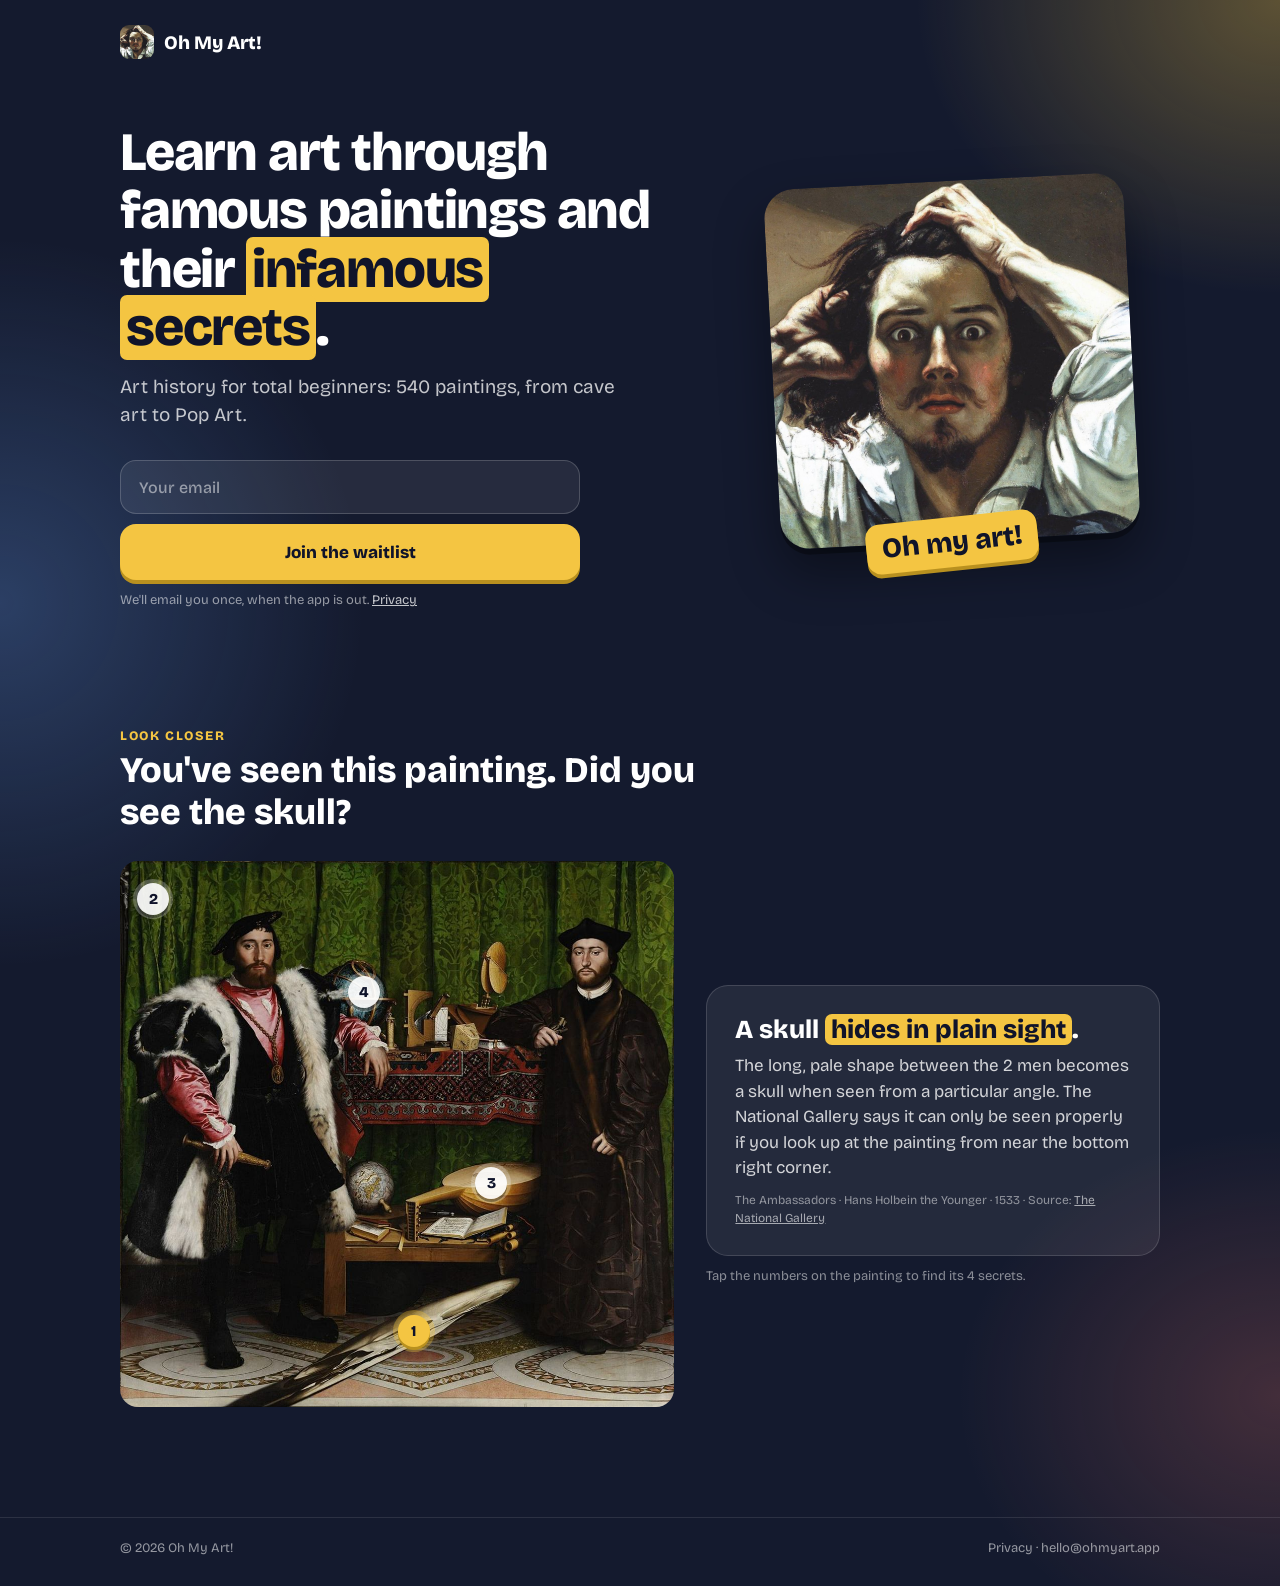
==== index.html @ 4ebe66ff "ohmyart.app: waitlist page, privacy policy" ====
<!doctype html>
<html lang="en">
<head>
<meta charset="utf-8">
<meta name="viewport" content="width=device-width, initial-scale=1">
<title>Oh My Art! · Learn art through famous paintings and their infamous secrets</title>
<meta name="description" content="Art history for total beginners: 540 paintings, from cave art to Pop Art, each with the details nobody told you about. Join the waitlist for the app.">
<link rel="canonical" href="https://ohmyart.app/">
<meta property="og:type" content="website">
<meta property="og:url" content="https://ohmyart.app/">
<meta property="og:title" content="Oh My Art!">
<meta property="og:description" content="Learn art through famous paintings and their infamous secrets.">
<meta property="og:image" content="https://ohmyart.app/img/courbet.jpg">
<meta name="theme-color" content="#141a2e">
<link rel="icon" type="image/png" href="img/favicon.png">
<link rel="apple-touch-icon" href="img/apple-touch-icon.png">
<link rel="stylesheet" href="fonts/fonts.css">
<style>
  :root{--ink:#141a2e;--deep:#0d1120;--sun:#f4c542;--sunDark:#b8901f;--text:#10142a}
  *{box-sizing:border-box;margin:0;padding:0}
  html{background:var(--ink)}
  body{font-family:'Bricolage Grotesque',system-ui,sans-serif;color:#fff;-webkit-font-smoothing:antialiased;min-height:100vh;
    background:radial-gradient(520px 420px at 100% 0%,rgba(244,197,66,.32),transparent 70%),radial-gradient(520px 520px at 0% 38%,rgba(110,168,255,.26),transparent 70%),radial-gradient(460px 380px at 100% 88%,rgba(255,123,107,.2),transparent 70%),var(--ink)}
  a{color:inherit}
  .wrap{max-width:1080px;margin:0 auto;padding:0 20px}
  .hl{background:var(--sun);color:var(--text);padding:0 6px;border-radius:7px;-webkit-box-decoration-break:clone;box-decoration-break:clone}

  nav{height:64px;display:flex;align-items:center}
  .brand{display:flex;align-items:center;gap:10px;font-size:19px;font-weight:800;text-decoration:none}
  .brand img{width:34px;height:34px;border-radius:9px}

  .hero{display:grid;gap:28px;padding:20px 0 70px}
  .art{position:relative;justify-self:center;width:250px;margin-bottom:10px}
  .art img{display:block;width:100%;aspect-ratio:1;border-radius:30px;transform:rotate(-3deg);box-shadow:0 6px 0 rgba(0,0,0,.35),0 24px 50px rgba(0,0,0,.4)}
  .bubble{position:absolute;left:50%;bottom:-22px;transform:translateX(-50%) rotate(-6deg);white-space:nowrap;background:var(--sun);color:var(--text);font-weight:800;font-size:22px;padding:8px 16px;border-radius:14px;box-shadow:0 4px 0 var(--sunDark)}
  h1{font-size:33px;line-height:1.08;font-weight:800;letter-spacing:-.6px}
  .sub{margin-top:16px;font-size:16px;line-height:1.45;color:rgba(255,255,255,.75)}

  .signup{margin-top:24px}
  form{display:flex;flex-direction:column;gap:10px}
  input[type=email]{height:54px;border-radius:16px;background:rgba(255,255,255,.08);border:1px solid rgba(255,255,255,.18);padding:0 18px;font-family:inherit;font-size:16px;font-weight:500;color:#fff;outline:none}
  input[type=email]::placeholder{color:rgba(255,255,255,.5)}
  input[type=email]:focus{border-color:var(--sun);background:rgba(255,255,255,.11)}
  button{height:56px;border:0;border-radius:16px;background:var(--sun);color:var(--text);font-family:inherit;font-size:17px;font-weight:800;cursor:pointer;box-shadow:0 4px 0 var(--sunDark);transition:transform .1s,box-shadow .1s}
  button:active{transform:translateY(3px);box-shadow:0 1px 0 var(--sunDark)}
  button:disabled{opacity:.7;cursor:default}
  .hp{position:absolute;left:-9999px;width:1px;height:1px;opacity:0}
  .note{margin-top:12px;font-size:13px;color:rgba(255,255,255,.55);text-align:center}
  .note a{color:rgba(255,255,255,.75)}
  .done{display:none;padding:18px;border-radius:16px;background:rgba(95,211,160,.14);border:1px solid rgba(95,211,160,.4);font-size:17px;font-weight:700;text-align:center}
  .signup.joined form,.signup.joined .note{display:none}
  .signup.joined .done{display:block}
  .err{margin-top:10px;font-size:14px;color:#ff9b8f;text-align:center}

  .closer{padding:10px 0 80px}
  .kicker{font-size:13px;font-weight:800;letter-spacing:1.6px;text-transform:uppercase;color:var(--sun)}
  h2{font-size:24px;line-height:1.15;font-weight:800;margin:6px 0 16px}
  .closer-grid{display:grid;gap:14px}
  .painting{position:relative;border-radius:18px;overflow:hidden;line-height:0}
  .painting img{width:100%;height:auto}
  .dot{position:absolute;width:32px;height:32px;margin:-16px 0 0 -16px;border-radius:50%;border:0;background:rgba(255,255,255,.92);color:var(--text);font-family:inherit;font-size:15px;font-weight:800;display:grid;place-items:center;box-shadow:0 3px 0 rgba(0,0,0,.35),0 0 0 4px rgba(255,255,255,.25);cursor:pointer;height:32px}
  .dot.on{background:var(--sun);box-shadow:0 3px 0 var(--sunDark),0 0 0 5px rgba(244,197,66,.35)}
  .card{background:rgba(255,255,255,.07);border:1px solid rgba(255,255,255,.14);border-radius:22px;padding:18px}
  .card h3{font-size:20px;line-height:1.2;font-weight:800;margin-bottom:8px}
  .card p{font-size:15px;line-height:1.5;color:rgba(255,255,255,.8)}
  .card .src{margin-top:10px;font-size:12px;color:rgba(255,255,255,.5)}
  .card .src a{color:rgba(255,255,255,.6)}
  .hint{margin-top:12px;font-size:13px;color:rgba(255,255,255,.5)}

  footer{border-top:1px solid rgba(255,255,255,.1)}
  footer .wrap{display:flex;justify-content:space-between;gap:12px;padding-top:22px;padding-bottom:30px;font-size:13px;color:rgba(255,255,255,.55)}
  footer a{text-decoration:none}

  @media (min-width:900px){
    nav{height:84px}
    .hero{grid-template-columns:1.15fr .85fr;align-items:center;gap:60px;padding:40px 0 110px}
    .art{order:2;width:360px}
    .bubble{font-size:28px;bottom:-26px}
    h1{font-size:54px;letter-spacing:-1.2px}
    .sub{font-size:19px;max-width:520px}
    .signup{max-width:460px;margin-top:32px}
    .note{text-align:left}
    .closer{padding-bottom:110px}
    h2{font-size:36px;margin-bottom:28px;max-width:640px}
    .closer-grid{grid-template-columns:1.1fr .9fr;gap:32px;align-items:center}
    .card{padding:28px}
    .card h3{font-size:26px}
    .card p{font-size:17px}
  }
</style>
</head>
<body>
<div class="wrap">
  <nav><a class="brand" href="./"><img src="img/courbet.jpg" alt="">Oh My Art!</a></nav>

  <section class="hero">
    <div class="art">
      <img src="img/courbet.jpg" alt="Gustave Courbet, The Desperate Man, about 1843 to 1845: the painter stares out, eyes wide, hands in his hair.">
      <span class="bubble">Oh my art!</span>
    </div>
    <div>
      <h1>Learn art through famous paintings and their <span class="hl">infamous secrets</span>.</h1>
      <p class="sub">Art history for total beginners: 540 paintings, from cave art to Pop Art.</p>
      <div class="signup">
        <form class="join" data-source="hero" novalidate>
          <input type="email" name="email" placeholder="Your email" autocomplete="email" required aria-label="Your email">
          <input class="hp" type="text" name="website" tabindex="-1" autocomplete="off" aria-hidden="true">
          <button type="submit">Join the waitlist</button>
        </form>
        <p class="done" role="status">You're on the list. We'll email you when the app is out.</p>
        <p class="err" role="alert" hidden>That didn't go through. Try again in a moment.</p>
        <p class="note">We'll email you once, when the app is out. <a href="privacy.html#waitlist">Privacy</a></p>
      </div>
    </div>
  </section>

  <section class="closer">
    <div class="kicker">Look closer</div>
    <h2>You've seen this painting. Did you see the skull?</h2>
    <div class="closer-grid">
      <div class="painting">
        <img src="img/the-ambassadors.jpg" alt="Hans Holbein the Younger, The Ambassadors, 1533: 2 men stand beside shelves of objects, a long pale shape lies on the floor between them." width="1100" height="1084">
        <button class="dot on" data-i="0" style="left:53%;top:86%" aria-label="Secret 1">1</button>
        <button class="dot" data-i="1" style="left:6%;top:7%" aria-label="Secret 2">2</button>
        <button class="dot" data-i="2" style="left:67%;top:59%" aria-label="Secret 3">3</button>
        <button class="dot" data-i="3" style="left:44%;top:24%" aria-label="Secret 4">4</button>
      </div>
      <div>
        <div class="card" aria-live="polite">
          <h3 id="s-title"></h3>
          <p id="s-body"></p>
          <p class="src">The Ambassadors · Hans Holbein the Younger · 1533 · Source: <a href="https://www.nationalgallery.org.uk/paintings/hans-holbein-the-younger-the-ambassadors" target="_blank" rel="noopener">The National Gallery</a></p>
        </div>
        <p class="hint">Tap the numbers on the painting to find its 4 secrets.</p>
      </div>
    </div>
  </section>
</div>

<footer>
  <div class="wrap"><span>© 2026 Oh My Art!</span><span><a href="privacy.html">Privacy</a> · <a href="mailto:hello@ohmyart.app">hello@ohmyart.app</a></span></div>
</footer>

<script>
  // The 4 secrets of The Ambassadors, word for word from the app (app/content/renaissance.json, source: The National Gallery).
  const SECRETS = [
    ['A skull <span class="hl">hides in plain sight</span>.', 'The long, pale shape between the 2 men becomes a skull when seen from a particular angle. The National Gallery says it can only be seen properly if you look up at the painting from near the bottom right corner.'],
    ['A crucifix <span class="hl">peeks out of the curtain</span>.', 'At the very top left, partly hidden behind the green curtain that fills the background, is a small crucifix, a cross bearing the figure of Christ crucified. The National Gallery reads it as a hint of hope of redemption, set against the skull\'s reminder of death.'],
    ['One lute string <span class="hl">is broken</span>.', 'The lower shelf is dominated by a lute, a stringed instrument, and one of its strings has snapped. Nearby, a flute is missing from its case and an arithmetic book lies open.'],
    ['The top shelf <span class="hl">reads the sky</span>.', 'The upper shelf holds a celestial globe, a globe that maps the position of stars and planets. Around it sit instruments used to measure time and altitude.'],
  ];
  const dots = document.querySelectorAll('.dot');
  const show = i => {
    document.getElementById('s-title').innerHTML = SECRETS[i][0];
    document.getElementById('s-body').textContent = SECRETS[i][1];
    dots.forEach(d => d.classList.toggle('on', +d.dataset.i === i));
  };
  dots.forEach(d => d.addEventListener('click', () => show(+d.dataset.i)));
  show(0);

  // The waitlist writes to its own table in the Supabase project Loop (site/supabase/01-waitlist.sql).
  // The publishable key is public by design: the table only accepts new rows and cannot be read.
  const SUPABASE_URL = 'https://ttqoliuvnjctbbrjusdx.supabase.co';
  const SUPABASE_KEY = 'sb_publishable_I9esUKGVDgQ6oioAAyA_hg_u84i3osZ';
  const ref = new URLSearchParams(location.search).get('ref');
  document.querySelectorAll('form.join').forEach(form => form.addEventListener('submit', async e => {
    e.preventDefault();
    const box = form.closest('.signup'), err = box.querySelector('.err'), button = form.querySelector('button');
    err.hidden = true;
    // A field nobody sees. Filled in, it is a robot: act as if it went through, send nothing.
    if (form.website.value) { box.classList.add('joined'); return; }
    const email = form.email.value.trim();
    if (!/^[^@\s]+@[^@\s]+\.[^@\s]+$/.test(email)) { err.textContent = 'That email address doesn\'t look right.'; err.hidden = false; return; }
    button.disabled = true; button.textContent = 'Sending…';
    try {
      const res = await fetch(SUPABASE_URL + '/rest/v1/ohmyart_waitlist', {
        method: 'POST',
        headers: { apikey: SUPABASE_KEY, 'Content-Type': 'application/json', Prefer: 'return=minimal' },
        body: JSON.stringify({ email, source: (form.dataset.source + (ref ? ':' + ref : '')).slice(0, 60) })
      });
      // 409: already on the list. For the person it is the same good news.
      if (!res.ok && res.status !== 409) throw new Error(res.status);
      box.classList.add('joined');
    } catch (_) {
      err.textContent = 'That didn\'t go through. Try again in a moment.';
      err.hidden = false;
    } finally {
      button.disabled = false; button.textContent = 'Join the waitlist';
    }
  }));
</script>
</body>
</html>
---- fonts/fonts.css ----
/* latin */
@font-face {
  font-family: 'Bricolage Grotesque';
  font-style: normal;
  font-weight: 400 800;
  font-stretch: 100%;
  font-display: swap;
  src: url(f1.woff2) format('woff2');
  unicode-range: U+0000-00FF, U+0131, U+0152-0153, U+02BB-02BC, U+02C6, U+02DA, U+02DC, U+0304, U+0308, U+0329, U+2000-206F, U+20AC, U+2122, U+2191, U+2193, U+2212, U+2215, U+FEFF, U+FFFD;
}
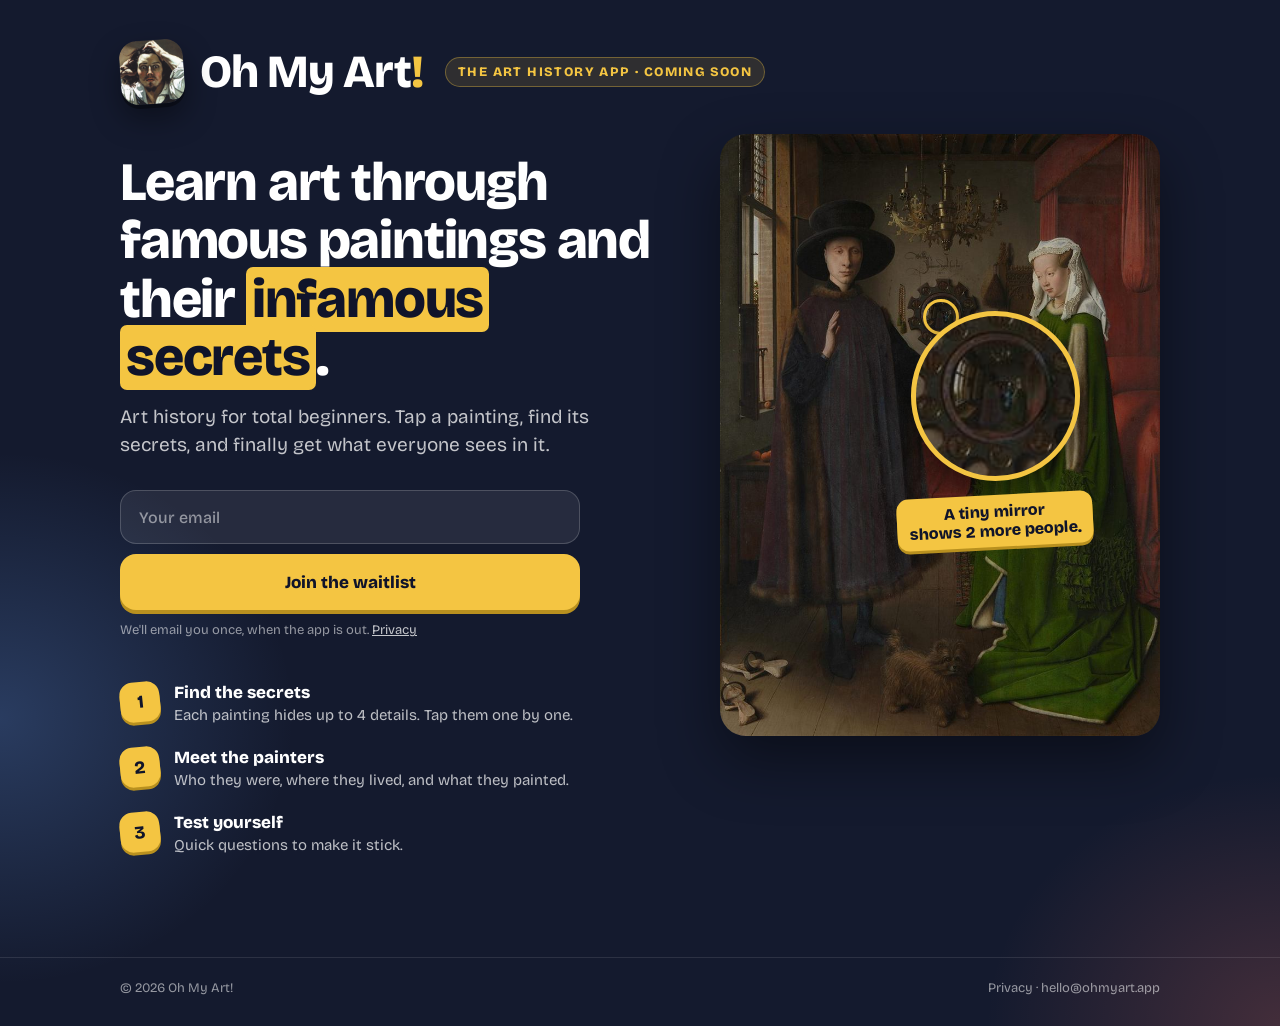
==== commit ffc60102: "Arnolfini in the hero (mockup B), bigger app name at the top Co-Authored-By: Claude Opus 5.5 <norepl" ====
--- a/index.html
+++ b/index.html
@@ -4,35 +4,43 @@
 <meta charset="utf-8">
 <meta name="viewport" content="width=device-width, initial-scale=1">
 <title>Oh My Art! · Learn art through famous paintings and their infamous secrets</title>
-<meta name="description" content="Art history for total beginners: 540 paintings, from cave art to Pop Art, each with the details nobody told you about. Join the waitlist for the app.">
+<meta name="description" content="Art history for total beginners. Tap a painting, find its secrets, and finally get what everyone sees in it. Join the waitlist for the app.">
 <link rel="canonical" href="https://ohmyart.app/">
 <meta property="og:type" content="website">
 <meta property="og:url" content="https://ohmyart.app/">
 <meta property="og:title" content="Oh My Art!">
 <meta property="og:description" content="Learn art through famous paintings and their infamous secrets.">
-<meta property="og:image" content="https://ohmyart.app/img/courbet.jpg">
+<meta property="og:image" content="https://ohmyart.app/img/arnolfini.jpg">
 <meta name="theme-color" content="#141a2e">
 <link rel="icon" type="image/png" href="img/favicon.png">
 <link rel="apple-touch-icon" href="img/apple-touch-icon.png">
 <link rel="stylesheet" href="fonts/fonts.css">
 <style>
-  :root{--ink:#141a2e;--deep:#0d1120;--sun:#f4c542;--sunDark:#b8901f;--text:#10142a}
+  :root{--ink:#141a2e;--sun:#f4c542;--sunDark:#b8901f;--text:#10142a}
   *{box-sizing:border-box;margin:0;padding:0}
   html{background:var(--ink)}
-  body{font-family:'Bricolage Grotesque',system-ui,sans-serif;color:#fff;-webkit-font-smoothing:antialiased;min-height:100vh;
-    background:radial-gradient(520px 420px at 100% 0%,rgba(244,197,66,.32),transparent 70%),radial-gradient(520px 520px at 0% 38%,rgba(110,168,255,.26),transparent 70%),radial-gradient(460px 380px at 100% 88%,rgba(255,123,107,.2),transparent 70%),var(--ink)}
+  body{font-family:'Bricolage Grotesque',system-ui,sans-serif;color:#fff;-webkit-font-smoothing:antialiased;min-height:100vh;overflow-x:hidden;
+    background:radial-gradient(420px 380px at 0% 70%,rgba(110,168,255,.24),transparent 70%),radial-gradient(420px 360px at 100% 100%,rgba(255,123,107,.2),transparent 70%),var(--ink)}
   a{color:inherit}
   .wrap{max-width:1080px;margin:0 auto;padding:0 20px}
   .hl{background:var(--sun);color:var(--text);padding:0 6px;border-radius:7px;-webkit-box-decoration-break:clone;box-decoration-break:clone}
 
-  nav{height:64px;display:flex;align-items:center}
-  .brand{display:flex;align-items:center;gap:10px;font-size:19px;font-weight:800;text-decoration:none}
-  .brand img{width:34px;height:34px;border-radius:9px}
+  /* The painting: The Arnolfini Portrait, with a magnifier on the mirror (detail x .503, y .304 in the app). */
+  .stage{position:relative;container-type:inline-size;width:100%;aspect-ratio:804/1100}
+  .stage .pic{position:absolute;inset:0;background:url(img/arnolfini.jpg) center/cover;-webkit-mask-image:linear-gradient(transparent,#000 10%,#000 55%,transparent);mask-image:linear-gradient(transparent,#000 10%,#000 55%,transparent)}
+  .lens{position:absolute;left:50.3cqw;top:41.6cqw;width:8.2cqw;height:8.2cqw;margin:-4.1cqw 0 0 -4.1cqw;border-radius:50%;border:3px solid var(--sun)}
+  .loupe{position:absolute;left:62.6cqw;top:59.5cqw;width:38.5cqw;height:38.5cqw;margin:-19.25cqw 0 0 -19.25cqw;border-radius:50%;border:5px solid var(--sun);box-shadow:0 10px 30px rgba(0,0,0,.5);
+    background:url(img/arnolfini.jpg) no-repeat;background-size:260cqw auto;background-position:calc(-130.78cqw + 19.25cqw - 5px) calc(-108.13cqw + 19.25cqw - 5px)}
+  .tag{position:absolute;left:62.6cqw;top:82cqw;transform:translateX(-50%) rotate(-3deg);width:max-content;max-width:64cqw;text-align:center;background:var(--sun);color:var(--text);font-weight:800;font-size:17px;line-height:1.2;padding:7px 12px;border-radius:12px;box-shadow:0 3px 0 var(--sunDark)}
 
-  .hero{display:grid;gap:28px;padding:20px 0 70px}
-  .art{position:relative;justify-self:center;width:250px;margin-bottom:10px}
-  .art img{display:block;width:100%;aspect-ratio:1;border-radius:30px;transform:rotate(-3deg);box-shadow:0 6px 0 rgba(0,0,0,.35),0 24px 50px rgba(0,0,0,.4)}
-  .bubble{position:absolute;left:50%;bottom:-22px;transform:translateX(-50%) rotate(-6deg);white-space:nowrap;background:var(--sun);color:var(--text);font-weight:800;font-size:22px;padding:8px 16px;border-radius:14px;box-shadow:0 4px 0 var(--sunDark)}
+  /* The app name, big, above the painting. */
+  .n1{display:flex;flex-direction:column;align-items:center;text-align:center;padding:26px 20px 22px;gap:10px}
+  .n1 img{width:72px;height:72px;border-radius:18px;transform:rotate(-4deg);box-shadow:0 4px 0 rgba(0,0,0,.35),0 14px 30px rgba(0,0,0,.4)}
+  .n1 .word{font-size:46px;line-height:1;font-weight:800;letter-spacing:-1px}
+  .n1 .word i{font-style:normal;color:var(--sun)}
+  .pill{font-size:13px;font-weight:800;letter-spacing:1.4px;text-transform:uppercase;color:var(--sun);background:rgba(244,197,66,.12);border:1px solid rgba(244,197,66,.35);padding:6px 12px;border-radius:99px}
+
+  .intro{position:relative;z-index:2;margin-top:-70px}
   h1{font-size:33px;line-height:1.08;font-weight:800;letter-spacing:-.6px}
   .sub{margin-top:16px;font-size:16px;line-height:1.45;color:rgba(255,255,255,.75)}
 
@@ -52,89 +60,67 @@
   .signup.joined .done{display:block}
   .err{margin-top:10px;font-size:14px;color:#ff9b8f;text-align:center}
 
-  .closer{padding:10px 0 80px}
-  .kicker{font-size:13px;font-weight:800;letter-spacing:1.6px;text-transform:uppercase;color:var(--sun)}
-  h2{font-size:24px;line-height:1.15;font-weight:800;margin:6px 0 16px}
-  .closer-grid{display:grid;gap:14px}
-  .painting{position:relative;border-radius:18px;overflow:hidden;line-height:0}
-  .painting img{width:100%;height:auto}
-  .dot{position:absolute;width:32px;height:32px;margin:-16px 0 0 -16px;border-radius:50%;border:0;background:rgba(255,255,255,.92);color:var(--text);font-family:inherit;font-size:15px;font-weight:800;display:grid;place-items:center;box-shadow:0 3px 0 rgba(0,0,0,.35),0 0 0 4px rgba(255,255,255,.25);cursor:pointer;height:32px}
-  .dot.on{background:var(--sun);box-shadow:0 3px 0 var(--sunDark),0 0 0 5px rgba(244,197,66,.35)}
-  .card{background:rgba(255,255,255,.07);border:1px solid rgba(255,255,255,.14);border-radius:22px;padding:18px}
-  .card h3{font-size:20px;line-height:1.2;font-weight:800;margin-bottom:8px}
-  .card p{font-size:15px;line-height:1.5;color:rgba(255,255,255,.8)}
-  .card .src{margin-top:10px;font-size:12px;color:rgba(255,255,255,.5)}
-  .card .src a{color:rgba(255,255,255,.6)}
-  .hint{margin-top:12px;font-size:13px;color:rgba(255,255,255,.5)}
+  .steps{display:flex;flex-direction:column;gap:20px;margin:44px 0 70px}
+  .step{display:flex;gap:14px;align-items:flex-start}
+  .num{flex:none;width:40px;height:40px;border-radius:13px;background:var(--sun);color:var(--text);font-weight:800;font-size:18px;display:grid;place-items:center;transform:rotate(-6deg);box-shadow:0 3px 0 var(--sunDark)}
+  .step b{display:block;font-size:17px;font-weight:800}
+  .step span{display:block;margin-top:2px;font-size:15px;line-height:1.45;color:rgba(255,255,255,.72)}
 
   footer{border-top:1px solid rgba(255,255,255,.1)}
   footer .wrap{display:flex;justify-content:space-between;gap:12px;padding-top:22px;padding-bottom:30px;font-size:13px;color:rgba(255,255,255,.55)}
   footer a{text-decoration:none}
 
   @media (min-width:900px){
-    nav{height:84px}
-    .hero{grid-template-columns:1.15fr .85fr;align-items:center;gap:60px;padding:40px 0 110px}
-    .art{order:2;width:360px}
-    .bubble{font-size:28px;bottom:-26px}
+    .page{max-width:1080px;margin:0 auto;padding:40px 20px 0;display:grid;grid-template-columns:1fr 440px;gap:20px 60px;align-items:start}
+    .n1{grid-column:1/-1;flex-direction:row;padding:0 0 10px;text-align:left;gap:16px}
+    .n1 img{width:64px;height:64px}
+    .n1 .pill{margin-left:6px}
+    .side{grid-column:2;grid-row:2 / span 2;position:relative}
+    .stage{border-radius:26px;overflow:hidden;box-shadow:0 24px 60px rgba(0,0,0,.45)}
+    .stage .pic{-webkit-mask-image:none;mask-image:none}
+    .intro{grid-column:1;margin-top:0;padding:0}
+    .intro{padding-top:20px}
     h1{font-size:54px;letter-spacing:-1.2px}
     .sub{font-size:19px;max-width:520px}
     .signup{max-width:460px;margin-top:32px}
     .note{text-align:left}
-    .closer{padding-bottom:110px}
-    h2{font-size:36px;margin-bottom:28px;max-width:640px}
-    .closer-grid{grid-template-columns:1.1fr .9fr;gap:32px;align-items:center}
-    .card{padding:28px}
-    .card h3{font-size:26px}
-    .card p{font-size:17px}
+    .steps{grid-column:1;margin:24px 0 100px;padding:0}
+    .tag{font-size:16px}
   }
 </style>
 </head>
 <body>
-<div class="wrap">
-  <nav><a class="brand" href="./"><img src="img/courbet.jpg" alt="">Oh My Art!</a></nav>
+<div class="page">
+  <div class="name n1"><img src="img/apple-touch-icon.png" alt=""><div class="word">Oh My Art<i>!</i></div><div class="pill">The art history app · coming soon</div></div>
 
-  <section class="hero">
-    <div class="art">
-      <img src="img/courbet.jpg" alt="Gustave Courbet, The Desperate Man, about 1843 to 1845: the painter stares out, eyes wide, hands in his hair.">
-      <span class="bubble">Oh my art!</span>
+  <div class="side">
+    <div class="stage" role="img" aria-label="Jan van Eyck, The Arnolfini Portrait, 1434: a man and a woman stand in a room, a round mirror hangs on the wall behind them. A magnifier enlarges the mirror.">
+      <div class="pic"></div>
+      <div class="lens"></div><div class="loupe"></div>
+      <div class="tag">A tiny mirror<br>shows 2 more people.</div>
     </div>
-    <div>
-      <h1>Learn art through famous paintings and their <span class="hl">infamous secrets</span>.</h1>
-      <p class="sub">Art history for total beginners: 540 paintings, from cave art to Pop Art.</p>
-      <div class="signup">
-        <form class="join" data-source="hero" novalidate>
-          <input type="email" name="email" placeholder="Your email" autocomplete="email" required aria-label="Your email">
-          <input class="hp" type="text" name="website" tabindex="-1" autocomplete="off" aria-hidden="true">
-          <button type="submit">Join the waitlist</button>
-        </form>
-        <p class="done" role="status">You're on the list. We'll email you when the app is out.</p>
-        <p class="err" role="alert" hidden>That didn't go through. Try again in a moment.</p>
-        <p class="note">We'll email you once, when the app is out. <a href="privacy.html#waitlist">Privacy</a></p>
-      </div>
+  </div>
+
+  <div class="intro wrap">
+    <h1>Learn art through famous paintings and their <span class="hl">infamous secrets</span>.</h1>
+    <p class="sub">Art history for total beginners. Tap a painting, find its secrets, and finally get what everyone sees in it.</p>
+    <div class="signup">
+      <form class="join" data-source="hero" novalidate>
+        <input type="email" name="email" placeholder="Your email" autocomplete="email" required aria-label="Your email">
+        <input class="hp" type="text" name="website" tabindex="-1" autocomplete="off" aria-hidden="true">
+        <button type="submit">Join the waitlist</button>
+      </form>
+      <p class="done" role="status">You're on the list. We'll email you when the app is out.</p>
+      <p class="err" role="alert" hidden>That didn't go through. Try again in a moment.</p>
+      <p class="note">We'll email you once, when the app is out. <a href="privacy.html#waitlist">Privacy</a></p>
     </div>
-  </section>
+  </div>
 
-  <section class="closer">
-    <div class="kicker">Look closer</div>
-    <h2>You've seen this painting. Did you see the skull?</h2>
-    <div class="closer-grid">
-      <div class="painting">
-        <img src="img/the-ambassadors.jpg" alt="Hans Holbein the Younger, The Ambassadors, 1533: 2 men stand beside shelves of objects, a long pale shape lies on the floor between them." width="1100" height="1084">
-        <button class="dot on" data-i="0" style="left:53%;top:86%" aria-label="Secret 1">1</button>
-        <button class="dot" data-i="1" style="left:6%;top:7%" aria-label="Secret 2">2</button>
-        <button class="dot" data-i="2" style="left:67%;top:59%" aria-label="Secret 3">3</button>
-        <button class="dot" data-i="3" style="left:44%;top:24%" aria-label="Secret 4">4</button>
-      </div>
-      <div>
-        <div class="card" aria-live="polite">
-          <h3 id="s-title"></h3>
-          <p id="s-body"></p>
-          <p class="src">The Ambassadors · Hans Holbein the Younger · 1533 · Source: <a href="https://www.nationalgallery.org.uk/paintings/hans-holbein-the-younger-the-ambassadors" target="_blank" rel="noopener">The National Gallery</a></p>
-        </div>
-        <p class="hint">Tap the numbers on the painting to find its 4 secrets.</p>
-      </div>
-    </div>
-  </section>
+  <div class="steps wrap">
+    <div class="step"><div class="num">1</div><div><b>Find the secrets</b><span>Each painting hides up to 4 details. Tap them one by one.</span></div></div>
+    <div class="step"><div class="num">2</div><div><b>Meet the painters</b><span>Who they were, where they lived, and what they painted.</span></div></div>
+    <div class="step"><div class="num">3</div><div><b>Test yourself</b><span>Quick questions to make it stick.</span></div></div>
+  </div>
 </div>
 
 <footer>
@@ -142,22 +128,6 @@
 </footer>
 
 <script>
-  // The 4 secrets of The Ambassadors, word for word from the app (app/content/renaissance.json, source: The National Gallery).
-  const SECRETS = [
-    ['A skull <span class="hl">hides in plain sight</span>.', 'The long, pale shape between the 2 men becomes a skull when seen from a particular angle. The National Gallery says it can only be seen properly if you look up at the painting from near the bottom right corner.'],
-    ['A crucifix <span class="hl">peeks out of the curtain</span>.', 'At the very top left, partly hidden behind the green curtain that fills the background, is a small crucifix, a cross bearing the figure of Christ crucified. The National Gallery reads it as a hint of hope of redemption, set against the skull\'s reminder of death.'],
-    ['One lute string <span class="hl">is broken</span>.', 'The lower shelf is dominated by a lute, a stringed instrument, and one of its strings has snapped. Nearby, a flute is missing from its case and an arithmetic book lies open.'],
-    ['The top shelf <span class="hl">reads the sky</span>.', 'The upper shelf holds a celestial globe, a globe that maps the position of stars and planets. Around it sit instruments used to measure time and altitude.'],
-  ];
-  const dots = document.querySelectorAll('.dot');
-  const show = i => {
-    document.getElementById('s-title').innerHTML = SECRETS[i][0];
-    document.getElementById('s-body').textContent = SECRETS[i][1];
-    dots.forEach(d => d.classList.toggle('on', +d.dataset.i === i));
-  };
-  dots.forEach(d => d.addEventListener('click', () => show(+d.dataset.i)));
-  show(0);
-
   // The waitlist writes to its own table in the Supabase project Loop (site/supabase/01-waitlist.sql).
   // The publishable key is public by design: the table only accepts new rows and cannot be read.
   const SUPABASE_URL = 'https://ttqoliuvnjctbbrjusdx.supabase.co';
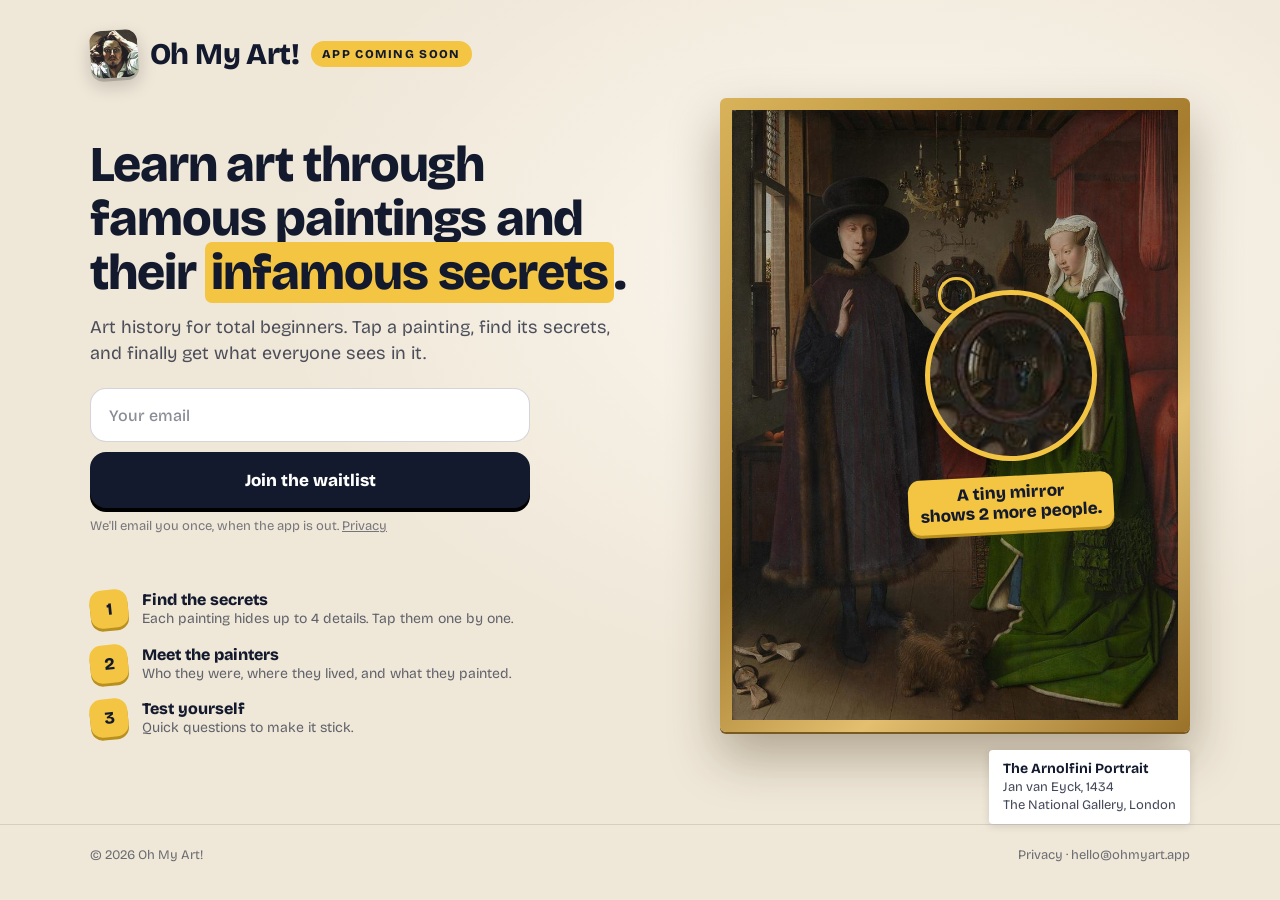
==== commit 2d0f889b: "Light museum wall: Arnolfini in a gold frame with its label (mockup 47a) Co-Authored-By: Claude Opus" ====
--- a/index.html
+++ b/index.html
@@ -11,97 +11,97 @@
 <meta property="og:title" content="Oh My Art!">
 <meta property="og:description" content="Learn art through famous paintings and their infamous secrets.">
 <meta property="og:image" content="https://ohmyart.app/img/arnolfini.jpg">
-<meta name="theme-color" content="#141a2e">
+<meta name="theme-color" content="#efe7d8">
 <link rel="icon" type="image/png" href="img/favicon.png">
 <link rel="apple-touch-icon" href="img/apple-touch-icon.png">
 <link rel="stylesheet" href="fonts/fonts.css">
 <style>
-  :root{--ink:#141a2e;--sun:#f4c542;--sunDark:#b8901f;--text:#10142a}
+  :root{--ink:#141a2e;--wall:#efe7d8;--sun:#f4c542;--sunDark:#b8901f}
   *{box-sizing:border-box;margin:0;padding:0}
-  html{background:var(--ink)}
-  body{font-family:'Bricolage Grotesque',system-ui,sans-serif;color:#fff;-webkit-font-smoothing:antialiased;min-height:100vh;overflow-x:hidden;
-    background:radial-gradient(420px 380px at 0% 70%,rgba(110,168,255,.24),transparent 70%),radial-gradient(420px 360px at 100% 100%,rgba(255,123,107,.2),transparent 70%),var(--ink)}
+  html{background:var(--wall)}
+  body{font-family:'Bricolage Grotesque',system-ui,sans-serif;color:var(--ink);-webkit-font-smoothing:antialiased;min-height:100vh;overflow-x:hidden;
+    background:radial-gradient(900px 600px at 70% 30%,#fbf7ef,transparent 70%) fixed,var(--wall)}
   a{color:inherit}
-  .wrap{max-width:1080px;margin:0 auto;padding:0 20px}
-  .hl{background:var(--sun);color:var(--text);padding:0 6px;border-radius:7px;-webkit-box-decoration-break:clone;box-decoration-break:clone}
+  .hl{background:var(--sun);padding:0 6px;border-radius:7px;-webkit-box-decoration-break:clone;box-decoration-break:clone}
 
-  /* The painting: The Arnolfini Portrait, with a magnifier on the mirror (detail x .503, y .304 in the app). */
-  .stage{position:relative;container-type:inline-size;width:100%;aspect-ratio:804/1100}
-  .stage .pic{position:absolute;inset:0;background:url(img/arnolfini.jpg) center/cover;-webkit-mask-image:linear-gradient(transparent,#000 10%,#000 55%,transparent);mask-image:linear-gradient(transparent,#000 10%,#000 55%,transparent)}
+  .top{padding:22px 20px}
+  .brand{display:flex;align-items:center;gap:12px;flex-wrap:wrap;row-gap:8px;text-decoration:none}
+  .brand img{width:48px;height:48px;border-radius:12px;transform:rotate(-4deg);box-shadow:0 3px 0 rgba(0,0,0,.18),0 8px 18px rgba(0,0,0,.18)}
+  .brand b{font-size:30px;font-weight:800;letter-spacing:-.6px;white-space:nowrap}
+  .pill{font-size:12px;font-weight:800;letter-spacing:1.3px;text-transform:uppercase;background:var(--sun);padding:6px 11px;border-radius:99px;white-space:nowrap}
+
+  /* The painting on a museum wall: The Arnolfini Portrait in a gold frame, a magnifier on the mirror (detail x .503, y .304 in the app). */
+  .frame{margin:0 20px;padding:12px;background:linear-gradient(135deg,#d9b35a,#a67c2e 45%,#e2c070 70%,#9a7128);border-radius:6px;box-shadow:0 2px 0 #7a5a1e,0 24px 50px rgba(60,40,10,.35)}
+  .stage{position:relative;container-type:inline-size;width:100%;aspect-ratio:804/1100;box-shadow:inset 0 0 0 2px rgba(0,0,0,.35)}
+  .stage .pic{position:absolute;inset:0;background:url(img/arnolfini.jpg) center/cover}
   .lens{position:absolute;left:50.3cqw;top:41.6cqw;width:8.2cqw;height:8.2cqw;margin:-4.1cqw 0 0 -4.1cqw;border-radius:50%;border:3px solid var(--sun)}
-  .loupe{position:absolute;left:62.6cqw;top:59.5cqw;width:38.5cqw;height:38.5cqw;margin:-19.25cqw 0 0 -19.25cqw;border-radius:50%;border:5px solid var(--sun);box-shadow:0 10px 30px rgba(0,0,0,.5);
+  .loupe{position:absolute;left:62.6cqw;top:59.5cqw;width:38.5cqw;height:38.5cqw;margin:-19.25cqw 0 0 -19.25cqw;border-radius:50%;border:5px solid var(--sun);box-shadow:0 10px 30px rgba(0,0,0,.45);
     background:url(img/arnolfini.jpg) no-repeat;background-size:260cqw auto;background-position:calc(-130.78cqw + 19.25cqw - 5px) calc(-108.13cqw + 19.25cqw - 5px)}
-  .tag{position:absolute;left:62.6cqw;top:82cqw;transform:translateX(-50%) rotate(-3deg);width:max-content;max-width:64cqw;text-align:center;background:var(--sun);color:var(--text);font-weight:800;font-size:17px;line-height:1.2;padding:7px 12px;border-radius:12px;box-shadow:0 3px 0 var(--sunDark)}
+  .tag{position:absolute;left:62.6cqw;top:82cqw;transform:translateX(-50%) rotate(-3deg);width:max-content;text-align:center;background:var(--sun);font-weight:800;font-size:clamp(13px,4.2cqw,17px);line-height:1.2;padding:7px 12px;border-radius:12px;box-shadow:0 3px 0 var(--sunDark)}
+  .cartel{margin:16px 40px 0 auto;width:max-content;background:#fff;padding:10px 14px;border-radius:4px;box-shadow:0 2px 8px rgba(0,0,0,.12);font-size:13px;line-height:1.35;color:rgba(20,26,46,.8)}
+  .cartel b{display:block;font-size:14px;color:var(--ink)}
+  .cartel a{text-decoration:none}
 
-  /* The app name, big, above the painting. */
-  .n1{display:flex;flex-direction:column;align-items:center;text-align:center;padding:26px 20px 22px;gap:10px}
-  .n1 img{width:72px;height:72px;border-radius:18px;transform:rotate(-4deg);box-shadow:0 4px 0 rgba(0,0,0,.35),0 14px 30px rgba(0,0,0,.4)}
-  .n1 .word{font-size:46px;line-height:1;font-weight:800;letter-spacing:-1px}
-  .n1 .word i{font-style:normal;color:var(--sun)}
-  .pill{font-size:13px;font-weight:800;letter-spacing:1.4px;text-transform:uppercase;color:var(--sun);background:rgba(244,197,66,.12);border:1px solid rgba(244,197,66,.35);padding:6px 12px;border-radius:99px}
+  .txt{padding:30px 20px 0}
+  h1{font-size:33px;line-height:1.08;font-weight:800;letter-spacing:-.6px}
+  .sub{margin-top:14px;font-size:16px;line-height:1.45;color:rgba(20,26,46,.75)}
 
-  .intro{position:relative;z-index:2;margin-top:-70px}
-  h1{font-size:33px;line-height:1.08;font-weight:800;letter-spacing:-.6px}
-  .sub{margin-top:16px;font-size:16px;line-height:1.45;color:rgba(255,255,255,.75)}
-
-  .signup{margin-top:24px}
+  .signup{margin-top:22px}
   form{display:flex;flex-direction:column;gap:10px}
-  input[type=email]{height:54px;border-radius:16px;background:rgba(255,255,255,.08);border:1px solid rgba(255,255,255,.18);padding:0 18px;font-family:inherit;font-size:16px;font-weight:500;color:#fff;outline:none}
-  input[type=email]::placeholder{color:rgba(255,255,255,.5)}
-  input[type=email]:focus{border-color:var(--sun);background:rgba(255,255,255,.11)}
-  button{height:56px;border:0;border-radius:16px;background:var(--sun);color:var(--text);font-family:inherit;font-size:17px;font-weight:800;cursor:pointer;box-shadow:0 4px 0 var(--sunDark);transition:transform .1s,box-shadow .1s}
-  button:active{transform:translateY(3px);box-shadow:0 1px 0 var(--sunDark)}
+  input[type=email]{height:54px;border-radius:16px;background:#fff;border:1.5px solid rgba(20,26,46,.18);padding:0 18px;font-family:inherit;font-size:16px;font-weight:500;color:var(--ink);outline:none}
+  input[type=email]::placeholder{color:rgba(20,26,46,.5)}
+  input[type=email]:focus{border-color:var(--ink)}
+  button{height:56px;border:0;border-radius:16px;background:var(--ink);color:#fff;font-family:inherit;font-size:17px;font-weight:800;cursor:pointer;box-shadow:0 4px 0 #000;transition:transform .1s,box-shadow .1s}
+  button:active{transform:translateY(3px);box-shadow:0 1px 0 #000}
   button:disabled{opacity:.7;cursor:default}
   .hp{position:absolute;left:-9999px;width:1px;height:1px;opacity:0}
-  .note{margin-top:12px;font-size:13px;color:rgba(255,255,255,.55);text-align:center}
-  .note a{color:rgba(255,255,255,.75)}
-  .done{display:none;padding:18px;border-radius:16px;background:rgba(95,211,160,.14);border:1px solid rgba(95,211,160,.4);font-size:17px;font-weight:700;text-align:center}
+  .note{margin-top:10px;font-size:13px;color:rgba(20,26,46,.55);text-align:center}
+  .done{display:none;padding:18px;border-radius:16px;background:#fff;border:2px solid var(--sun);font-size:17px;font-weight:700;text-align:center}
   .signup.joined form,.signup.joined .note{display:none}
   .signup.joined .done{display:block}
-  .err{margin-top:10px;font-size:14px;color:#ff9b8f;text-align:center}
+  .err{margin-top:10px;font-size:14px;color:#b3261e;text-align:center}
 
-  .steps{display:flex;flex-direction:column;gap:20px;margin:44px 0 70px}
+  .steps{display:flex;flex-direction:column;gap:16px;padding:34px 20px 60px}
   .step{display:flex;gap:14px;align-items:flex-start}
-  .num{flex:none;width:40px;height:40px;border-radius:13px;background:var(--sun);color:var(--text);font-weight:800;font-size:18px;display:grid;place-items:center;transform:rotate(-6deg);box-shadow:0 3px 0 var(--sunDark)}
-  .step b{display:block;font-size:17px;font-weight:800}
-  .step span{display:block;margin-top:2px;font-size:15px;line-height:1.45;color:rgba(255,255,255,.72)}
+  .num{flex:none;width:38px;height:38px;border-radius:12px;background:var(--sun);font-weight:800;font-size:17px;display:grid;place-items:center;transform:rotate(-6deg);box-shadow:0 3px 0 var(--sunDark)}
+  .step b{display:block;font-size:16px;font-weight:800}
+  .step span{display:block;font-size:14px;line-height:1.4;color:rgba(20,26,46,.65)}
 
-  footer{border-top:1px solid rgba(255,255,255,.1)}
-  footer .wrap{display:flex;justify-content:space-between;gap:12px;padding-top:22px;padding-bottom:30px;font-size:13px;color:rgba(255,255,255,.55)}
+  footer{border-top:1px solid rgba(20,26,46,.12)}
+  footer .in{max-width:1180px;margin:0 auto;display:flex;justify-content:space-between;gap:12px;padding:22px 20px 30px;font-size:13px;color:rgba(20,26,46,.6)}
   footer a{text-decoration:none}
 
   @media (min-width:900px){
-    .page{max-width:1080px;margin:0 auto;padding:40px 20px 0;display:grid;grid-template-columns:1fr 440px;gap:20px 60px;align-items:start}
-    .n1{grid-column:1/-1;flex-direction:row;padding:0 0 10px;text-align:left;gap:16px}
-    .n1 img{width:64px;height:64px}
-    .n1 .pill{margin-left:6px}
-    .side{grid-column:2;grid-row:2 / span 2;position:relative}
-    .stage{border-radius:26px;overflow:hidden;box-shadow:0 24px 60px rgba(0,0,0,.45)}
-    .stage .pic{-webkit-mask-image:none;mask-image:none}
-    .intro{grid-column:1;margin-top:0;padding:0}
-    .intro{padding-top:20px}
-    h1{font-size:54px;letter-spacing:-1.2px}
-    .sub{font-size:19px;max-width:520px}
-    .signup{max-width:460px;margin-top:32px}
+    .wrap{max-width:1180px;margin:0 auto;display:grid;grid-template-columns:1fr 470px;gap:0 80px;padding:0 40px}
+    .top{grid-column:1/-1;padding:30px 0 10px}
+    .art{grid-column:2;grid-row:2/span 2;padding-top:10px}
+    .frame{margin:0}
+    .cartel{margin:18px 0 0 auto}
+    .txt{grid-column:1;padding:50px 0 0}
+    h1{font-size:50px;letter-spacing:-1.1px}
+    .sub{font-size:18px}
+    .signup{max-width:440px}
     .note{text-align:left}
-    .steps{grid-column:1;margin:24px 0 100px;padding:0}
-    .tag{font-size:16px}
+    .steps{grid-column:1;padding:40px 0 70px}
+    footer .in{padding:22px 40px 30px}
   }
 </style>
 </head>
 <body>
-<div class="page">
-  <div class="name n1"><img src="img/apple-touch-icon.png" alt=""><div class="word">Oh My Art<i>!</i></div><div class="pill">The art history app · coming soon</div></div>
+<div class="wrap">
+  <div class="top"><a class="brand" href="./"><img src="img/apple-touch-icon.png" alt=""><b>Oh My Art!</b><span class="pill">App coming soon</span></a></div>
 
-  <div class="side">
-    <div class="stage" role="img" aria-label="Jan van Eyck, The Arnolfini Portrait, 1434: a man and a woman stand in a room, a round mirror hangs on the wall behind them. A magnifier enlarges the mirror.">
-      <div class="pic"></div>
-      <div class="lens"></div><div class="loupe"></div>
-      <div class="tag">A tiny mirror<br>shows 2 more people.</div>
+  <div class="art">
+    <div class="frame">
+      <div class="stage" role="img" aria-label="Jan van Eyck, The Arnolfini Portrait, 1434: a man and a woman stand in a room, a round mirror hangs on the wall behind them. A magnifier enlarges the mirror.">
+        <div class="pic"></div><div class="lens"></div><div class="loupe"></div>
+        <div class="tag">A tiny mirror<br>shows 2 more people.</div>
+      </div>
     </div>
+    <div class="cartel"><b>The Arnolfini Portrait</b>Jan van Eyck, 1434<br><a href="https://www.nationalgallery.org.uk/paintings/jan-van-eyck-the-arnolfini-portrait" target="_blank" rel="noopener">The National Gallery, London</a></div>
   </div>
 
-  <div class="intro wrap">
+  <div class="txt">
     <h1>Learn art through famous paintings and their <span class="hl">infamous secrets</span>.</h1>
     <p class="sub">Art history for total beginners. Tap a painting, find its secrets, and finally get what everyone sees in it.</p>
     <div class="signup">
@@ -116,7 +116,7 @@
     </div>
   </div>
 
-  <div class="steps wrap">
+  <div class="steps">
     <div class="step"><div class="num">1</div><div><b>Find the secrets</b><span>Each painting hides up to 4 details. Tap them one by one.</span></div></div>
     <div class="step"><div class="num">2</div><div><b>Meet the painters</b><span>Who they were, where they lived, and what they painted.</span></div></div>
     <div class="step"><div class="num">3</div><div><b>Test yourself</b><span>Quick questions to make it stick.</span></div></div>
@@ -124,7 +124,7 @@
 </div>
 
 <footer>
-  <div class="wrap"><span>© 2026 Oh My Art!</span><span><a href="privacy.html">Privacy</a> · <a href="mailto:hello@ohmyart.app">hello@ohmyart.app</a></span></div>
+  <div class="in"><span>© 2026 Oh My Art!</span><span><a href="privacy.html">Privacy</a> · <a href="mailto:hello@ohmyart.app">hello@ohmyart.app</a></span></div>
 </footer>
 
 <script>
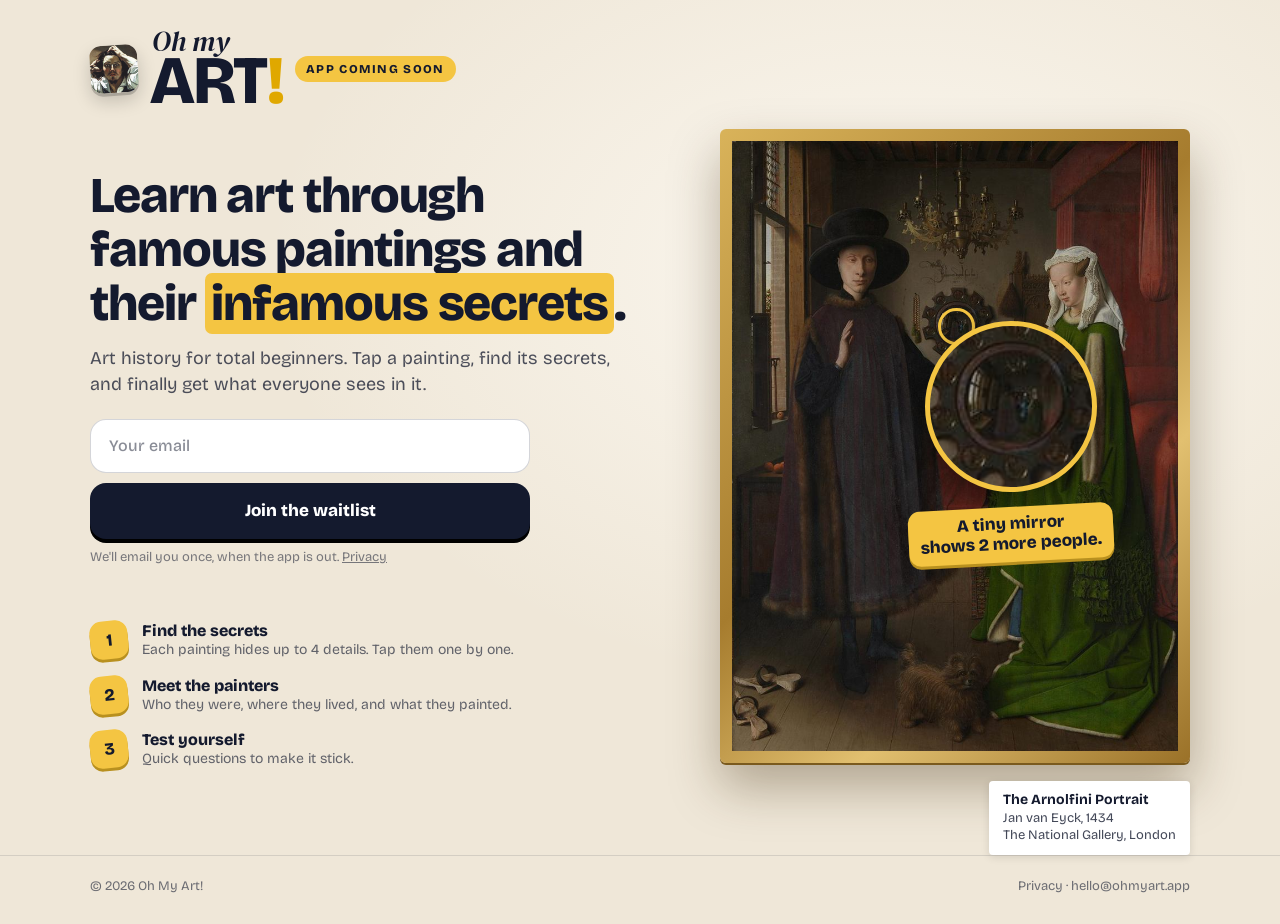
==== commit 43e900df: "Logo: « Oh my » in DM Serif Display italic over a big ART! (mockup 48b2), fonts served by the site C" ====
--- a/index.html
+++ b/index.html
@@ -27,7 +27,11 @@
   .top{padding:22px 20px}
   .brand{display:flex;align-items:center;gap:12px;flex-wrap:wrap;row-gap:8px;text-decoration:none}
   .brand img{width:48px;height:48px;border-radius:12px;transform:rotate(-4deg);box-shadow:0 3px 0 rgba(0,0,0,.18),0 8px 18px rgba(0,0,0,.18)}
-  .brand b{font-size:30px;font-weight:800;letter-spacing:-.6px;white-space:nowrap}
+  /* The logo: « Oh my » in a serif italic, then ART! big and bold. */
+  .logo{display:flex;flex-direction:column;line-height:.8;font-weight:800;font-variation-settings:'opsz' 96}
+  .logo small{font-family:'DM Serif Display',serif;font-style:italic;font-weight:400;font-variation-settings:normal;font-size:24px;margin:0 0 2px 2px}
+  .logo span{font-size:58px;letter-spacing:-1.3px}
+  .logo i{font-style:normal;color:#e0a800}
   .pill{font-size:12px;font-weight:800;letter-spacing:1.3px;text-transform:uppercase;background:var(--sun);padding:6px 11px;border-radius:99px;white-space:nowrap}
 
   /* The painting on a museum wall: The Arnolfini Portrait in a gold frame, a magnifier on the mirror (detail x .503, y .304 in the app). */
@@ -78,6 +82,8 @@
     .frame{margin:0}
     .cartel{margin:18px 0 0 auto}
     .txt{grid-column:1;padding:50px 0 0}
+    .logo small{font-size:28px}
+    .logo span{font-size:68px;letter-spacing:-1.5px}
     h1{font-size:50px;letter-spacing:-1.1px}
     .sub{font-size:18px}
     .signup{max-width:440px}
@@ -89,7 +95,7 @@
 </head>
 <body>
 <div class="wrap">
-  <div class="top"><a class="brand" href="./"><img src="img/apple-touch-icon.png" alt=""><b>Oh My Art!</b><span class="pill">App coming soon</span></a></div>
+  <div class="top"><a class="brand" href="./"><img src="img/apple-touch-icon.png" alt=""><b class="logo" aria-label="Oh My Art!"><small>Oh my</small><span>ART<i>!</i></span></b><span class="pill">App coming soon</span></a></div>
 
   <div class="art">
     <div class="frame">
--- a/fonts/fonts.css
+++ b/fonts/fonts.css
@@ -8,3 +8,12 @@
   src: url(f1.woff2) format('woff2');
   unicode-range: U+0000-00FF, U+0131, U+0152-0153, U+02BB-02BC, U+02C6, U+02DA, U+02DC, U+0304, U+0308, U+0329, U+2000-206F, U+20AC, U+2122, U+2191, U+2193, U+2212, U+2215, U+FEFF, U+FFFD;
 }
+/* latin */
+@font-face {
+  font-family: 'DM Serif Display';
+  font-style: italic;
+  font-weight: 400;
+  font-display: swap;
+  src: url(f2.woff2) format('woff2');
+  unicode-range: U+0000-00FF, U+0131, U+0152-0153, U+02BB-02BC, U+02C6, U+02DA, U+02DC, U+0304, U+0308, U+0329, U+2000-206F, U+20AC, U+2122, U+2191, U+2193, U+2212, U+2215, U+FEFF, U+FFFD;
+}
